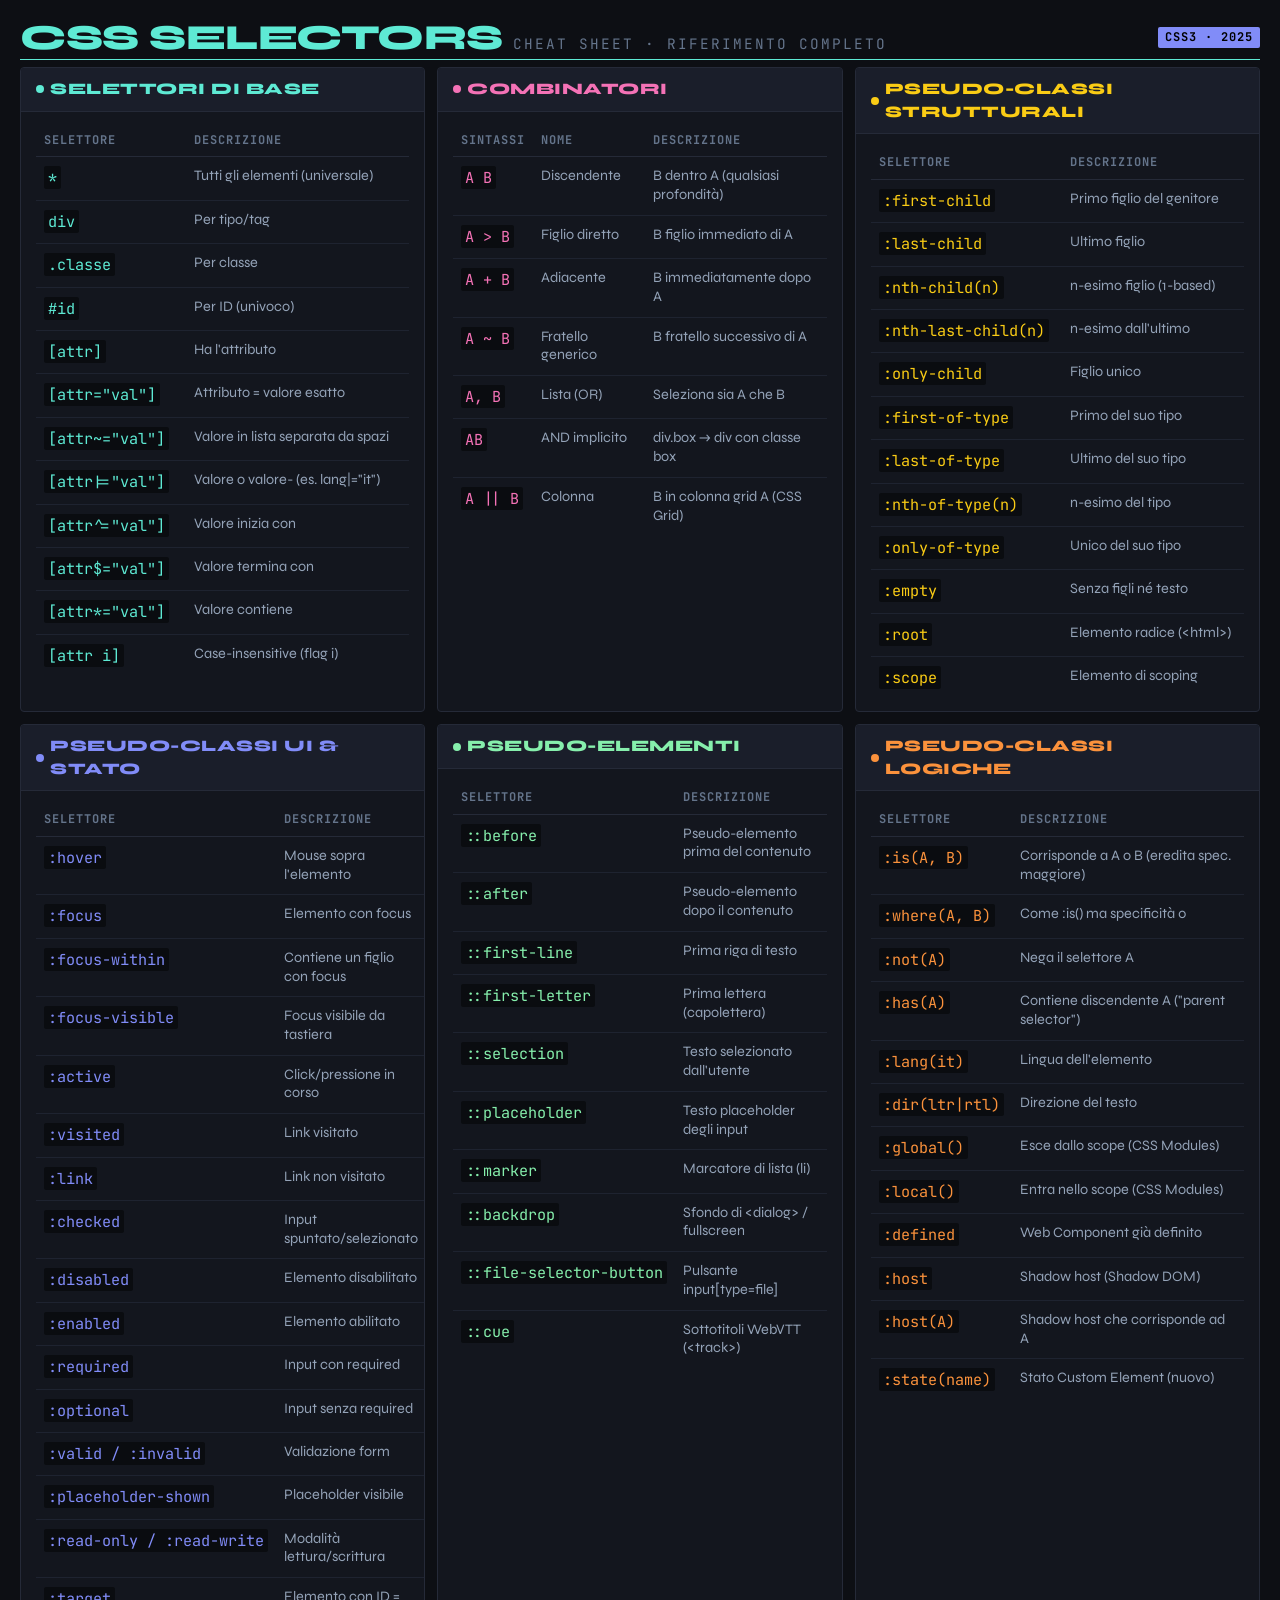
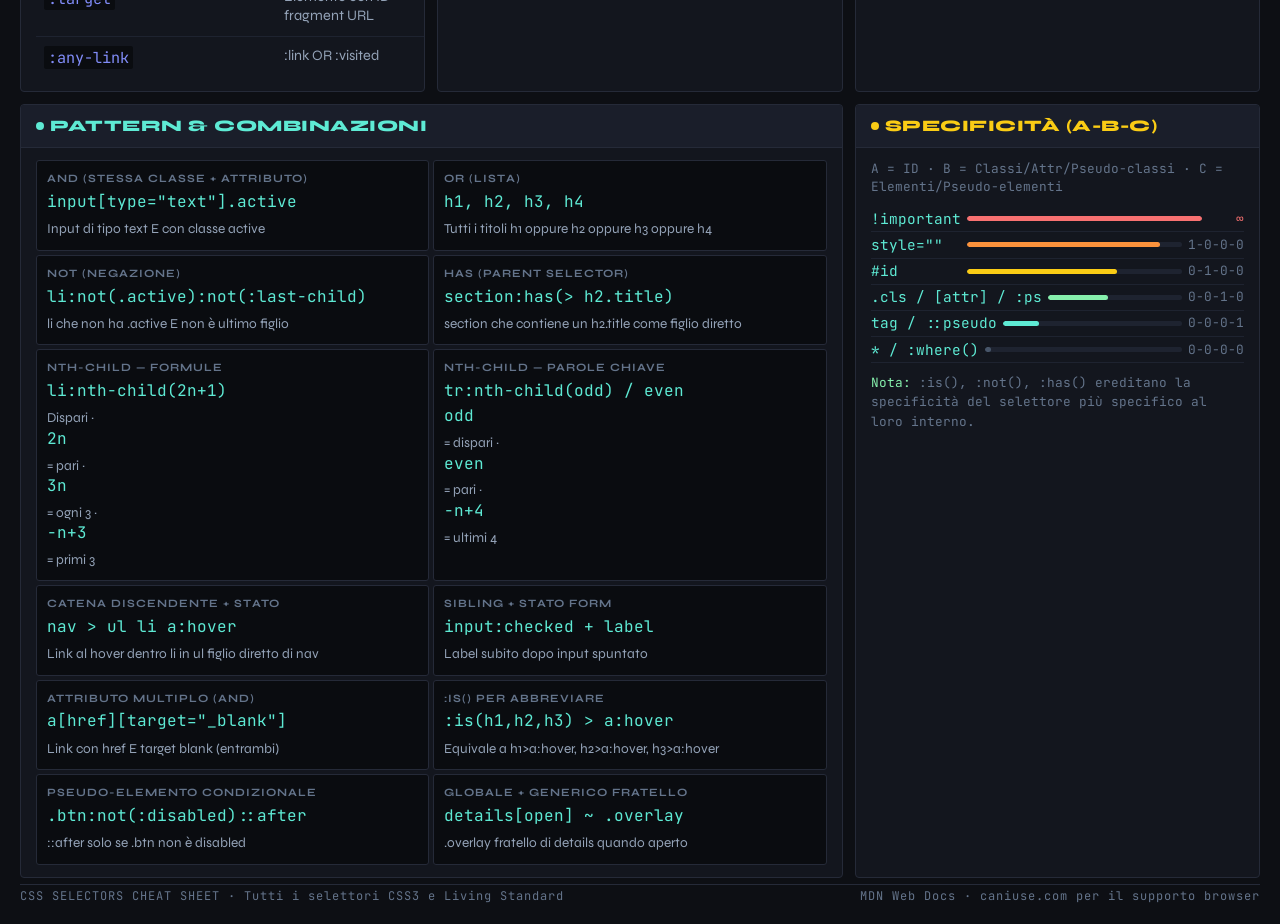
==== cheatSheetCss.html @ 3b1978a0 "cheatSheet" ====
<!doctype html>
<html lang="it">
  <head>
    <meta charset="UTF-8" />
    <title>CSS Selectors – Cheat Sheet</title>
    <style>
      @import url('https://fonts.googleapis.com/css2?family=JetBrains+Mono:wght@400;600;700&family=Syne:wght@400;700;800&display=swap');

      *,
      *::before,
      *::after {
        box-sizing: border-box;
        margin: 0;
        padding: 0;
      }

      :root {
        --bg: #0d0f14;
        --surface: #13161e;
        --surface2: #1a1e2a;
        --border: #252a38;
        --accent: #5eead4;
        --accent2: #f472b6;
        --accent3: #facc15;
        --accent4: #818cf8;
        --text: #e2e8f0;
        --muted: #64748b;
        --code-bg: #0a0c10;
      }

      @page {
        size: A4;
        margin: 0;
      }

      body {
        width: 100%;
        min-height: 100vh;
        background: var(--bg);
        color: var(--text);
        font-family: 'Syne', sans-serif;
        font-size: 1rem;
        line-height: 1.4;
        padding: 20px;
        print-color-adjust: exact;
        -webkit-print-color-adjust: exact;
      }

      /* ── HEADER ── */
      header {
        display: flex;
        align-items: center;
        justify-content: space-between;
        border-bottom: 1.5px solid var(--accent);
        padding-bottom: 4px;
        margin-bottom: 7px;
      }
      header .title-block {
        display: flex;
        align-items: baseline;
        gap: 10px;
      }
      header h1 {
        font-size: 2.2rem;
        font-weight: 800;
        letter-spacing: -0.5px;
        color: var(--accent);
        line-height: 1;
      }
      header .sub {
        font-family: 'JetBrains Mono', monospace;
        font-size: 0.9rem;
        color: var(--muted);
        letter-spacing: 2px;
        text-transform: uppercase;
      }
      header .badge {
        font-family: 'JetBrains Mono', monospace;
        font-size: 0.75rem;
        background: var(--accent4);
        color: #000;
        padding: 2px 7px;
        border-radius: 2px;
        font-weight: 700;
        letter-spacing: 1px;
      }

      /* ── GRID ── */
      .grid {
        display: grid;
        grid-template-columns: repeat(auto-fit, minmax(320px, 1fr));
        gap: 12px;
      }

      @media (min-width: 1200px) {
        .grid {
          grid-template-columns: repeat(3, 1fr);
        }
        .grid-2 {
          grid-column: span 2;
        }
      }

      @media (max-width: 768px) {
        .grid {
          grid-template-columns: 1fr;
        }
      }

      /* ── CARD ── */
      .card {
        background: var(--surface);
        border: 1px solid var(--border);
        border-radius: 4px;
        overflow: hidden;
      }
      .card-header {
        display: flex;
        align-items: center;
        gap: 6px;
        padding: 10px 15px;
        background: var(--surface2);
        border-bottom: 1px solid var(--border);
      }
      .card-header .dot {
        width: 8px;
        height: 8px;
        border-radius: 50%;
        flex-shrink: 0;
      }
      .card-header h2 {
        font-size: 1rem;
        font-weight: 800;
        letter-spacing: 0.5px;
        text-transform: uppercase;
      }
      .card-body {
        padding: 12px 15px;
      }

      /* ── TABLE ── */
      table {
        width: 100%;
        border-collapse: collapse;
      }
      th {
        font-family: 'JetBrains Mono', monospace;
        font-size: 0.75rem;
        font-weight: 700;
        color: var(--muted);
        text-transform: uppercase;
        letter-spacing: 1px;
        padding: 8px;
        text-align: left;
        border-bottom: 1px solid var(--border);
      }
      td {
        padding: 10px 8px;
        vertical-align: top;
        border-bottom: 1px solid #1e2330;
      }
      tr:last-child td {
        border-bottom: none;
      }
      tr:hover td {
        background: #171b27;
      }

      code {
        font-family: 'JetBrains Mono', monospace;
        font-size: 0.95rem;
        color: var(--accent);
        background: var(--code-bg);
        padding: 1px 4px;
        border-radius: 2px;
        white-space: nowrap;
      }
      code.pink {
        color: var(--accent2);
      }
      code.yellow {
        color: var(--accent3);
      }
      code.purple {
        color: var(--accent4);
      }
      code.green {
        color: #86efac;
      }
      code.orange {
        color: #fb923c;
      }

      .desc {
        color: #94a3b8;
        font-size: 0.9rem;
        line-height: 1.3;
      }

      /* ── COMBO SECTION (special layout) ── */
      .combo-grid {
        display: grid;
        grid-template-columns: 1fr 1fr;
        gap: 4px;
      }
      .combo-item {
        background: var(--code-bg);
        border: 1px solid var(--border);
        border-radius: 3px;
        padding: 10px;
      }
      .combo-item .label {
        font-size: 0.7rem;
        color: var(--muted);
        text-transform: uppercase;
        letter-spacing: 1px;
        margin-bottom: 4px;
        font-weight: 700;
      }
      .combo-item code {
        font-size: 1rem;
        display: block;
        background: transparent;
        padding: 0;
        margin-bottom: 4px;
      }
      .combo-item .desc {
        font-size: 0.85rem;
      }

      /* ── SPECIFICITY BAR ── */
      .spec-row {
        display: flex;
        align-items: center;
        gap: 6px;
        padding: 2.5px 0;
        border-bottom: 1px solid #1e2330;
      }
      .spec-row:last-child {
        border: none;
      }
      .spec-code {
        font-family: 'JetBrains Mono', monospace;
        font-size: 0.9rem;
        color: var(--accent);
        min-width: 90px;
      }
      .spec-bar-wrap {
        flex: 1;
        height: 5px;
        background: #1e2330;
        border-radius: 3px;
        overflow: hidden;
      }
      .spec-bar {
        height: 100%;
        border-radius: 3px;
      }
      .spec-val {
        font-family: 'JetBrains Mono', monospace;
        font-size: 0.8rem;
        color: var(--muted);
        min-width: 36px;
        text-align: right;
      }

      /* ── FOOTER ── */
      footer {
        margin-top: 6px;
        border-top: 1px solid var(--border);
        padding-top: 3px;
        display: flex;
        justify-content: space-between;
        align-items: center;
      }
      footer span {
        font-family: 'JetBrains Mono', monospace;
        font-size: 0.75rem;
        color: var(--muted);
        letter-spacing: 1px;
      }

      /* ── PRINT ── */
      @media print {
        body {
          margin: 0;
        }
      }
    </style>
  </head>
  <body>
    <header>
      <div class="title-block">
        <h1>CSS SELECTORS</h1>
        <span class="sub">Cheat Sheet · Riferimento Completo</span>
      </div>
      <span class="badge">CSS3 · 2025</span>
    </header>

    <div class="grid">
      <!-- ① SELETTORI DI BASE -->
      <div class="card">
        <div class="card-header">
          <div class="dot" style="background: #5eead4"></div>
          <h2 style="color: #5eead4">Selettori di Base</h2>
        </div>
        <div class="card-body">
          <table>
            <tr>
              <th>Selettore</th>
              <th>Descrizione</th>
            </tr>
            <tr>
              <td><code>*</code></td>
              <td class="desc">Tutti gli elementi (universale)</td>
            </tr>
            <tr>
              <td><code>div</code></td>
              <td class="desc">Per tipo/tag</td>
            </tr>
            <tr>
              <td><code>.classe</code></td>
              <td class="desc">Per classe</td>
            </tr>
            <tr>
              <td><code>#id</code></td>
              <td class="desc">Per ID (univoco)</td>
            </tr>
            <tr>
              <td><code>[attr]</code></td>
              <td class="desc">Ha l'attributo</td>
            </tr>
            <tr>
              <td><code>[attr="val"]</code></td>
              <td class="desc">Attributo = valore esatto</td>
            </tr>
            <tr>
              <td><code>[attr~="val"]</code></td>
              <td class="desc">Valore in lista separata da spazi</td>
            </tr>
            <tr>
              <td><code>[attr|="val"]</code></td>
              <td class="desc">Valore o valore- (es. lang|="it")</td>
            </tr>
            <tr>
              <td><code>[attr^="val"]</code></td>
              <td class="desc">Valore inizia con</td>
            </tr>
            <tr>
              <td><code>[attr$="val"]</code></td>
              <td class="desc">Valore termina con</td>
            </tr>
            <tr>
              <td><code>[attr*="val"]</code></td>
              <td class="desc">Valore contiene</td>
            </tr>
            <tr>
              <td><code>[attr i]</code></td>
              <td class="desc">Case-insensitive (flag i)</td>
            </tr>
          </table>
        </div>
      </div>

      <!-- ② COMBINATORI -->
      <div class="card">
        <div class="card-header">
          <div class="dot" style="background: #f472b6"></div>
          <h2 style="color: #f472b6">Combinatori</h2>
        </div>
        <div class="card-body">
          <table>
            <tr>
              <th>Sintassi</th>
              <th>Nome</th>
              <th>Descrizione</th>
            </tr>
            <tr>
              <td><code class="pink">A B</code></td>
              <td class="desc">Discendente</td>
              <td class="desc">B dentro A (qualsiasi profondità)</td>
            </tr>
            <tr>
              <td><code class="pink">A &gt; B</code></td>
              <td class="desc">Figlio diretto</td>
              <td class="desc">B figlio immediato di A</td>
            </tr>
            <tr>
              <td><code class="pink">A + B</code></td>
              <td class="desc">Adiacente</td>
              <td class="desc">B immediatamente dopo A</td>
            </tr>
            <tr>
              <td><code class="pink">A ~ B</code></td>
              <td class="desc">Fratello generico</td>
              <td class="desc">B fratello successivo di A</td>
            </tr>
            <tr>
              <td><code class="pink">A, B</code></td>
              <td class="desc">Lista (OR)</td>
              <td class="desc">Seleziona sia A che B</td>
            </tr>
            <tr>
              <td><code class="pink">AB</code></td>
              <td class="desc">AND implicito</td>
              <td class="desc">div.box → div con classe box</td>
            </tr>
            <tr>
              <td><code class="pink">A || B</code></td>
              <td class="desc">Colonna</td>
              <td class="desc">B in colonna grid A (CSS Grid)</td>
            </tr>
          </table>
        </div>
      </div>

      <!-- ③ PSEUDO-CLASSI STRUTTURALI -->
      <div class="card">
        <div class="card-header">
          <div class="dot" style="background: #facc15"></div>
          <h2 style="color: #facc15">Pseudo-classi Strutturali</h2>
        </div>
        <div class="card-body">
          <table>
            <tr>
              <th>Selettore</th>
              <th>Descrizione</th>
            </tr>
            <tr>
              <td><code class="yellow">:first-child</code></td>
              <td class="desc">Primo figlio del genitore</td>
            </tr>
            <tr>
              <td><code class="yellow">:last-child</code></td>
              <td class="desc">Ultimo figlio</td>
            </tr>
            <tr>
              <td><code class="yellow">:nth-child(n)</code></td>
              <td class="desc">n-esimo figlio (1-based)</td>
            </tr>
            <tr>
              <td><code class="yellow">:nth-last-child(n)</code></td>
              <td class="desc">n-esimo dall'ultimo</td>
            </tr>
            <tr>
              <td><code class="yellow">:only-child</code></td>
              <td class="desc">Figlio unico</td>
            </tr>
            <tr>
              <td><code class="yellow">:first-of-type</code></td>
              <td class="desc">Primo del suo tipo</td>
            </tr>
            <tr>
              <td><code class="yellow">:last-of-type</code></td>
              <td class="desc">Ultimo del suo tipo</td>
            </tr>
            <tr>
              <td><code class="yellow">:nth-of-type(n)</code></td>
              <td class="desc">n-esimo del tipo</td>
            </tr>
            <tr>
              <td><code class="yellow">:only-of-type</code></td>
              <td class="desc">Unico del suo tipo</td>
            </tr>
            <tr>
              <td><code class="yellow">:empty</code></td>
              <td class="desc">Senza figli né testo</td>
            </tr>
            <tr>
              <td><code class="yellow">:root</code></td>
              <td class="desc">Elemento radice (&lt;html&gt;)</td>
            </tr>
            <tr>
              <td><code class="yellow">:scope</code></td>
              <td class="desc">Elemento di scoping</td>
            </tr>
          </table>
        </div>
      </div>

      <!-- ④ PSEUDO-CLASSI UI/STATO -->
      <div class="card">
        <div class="card-header">
          <div class="dot" style="background: #818cf8"></div>
          <h2 style="color: #818cf8">Pseudo-classi UI & Stato</h2>
        </div>
        <div class="card-body">
          <table>
            <tr>
              <th>Selettore</th>
              <th>Descrizione</th>
            </tr>
            <tr>
              <td><code class="purple">:hover</code></td>
              <td class="desc">Mouse sopra l'elemento</td>
            </tr>
            <tr>
              <td><code class="purple">:focus</code></td>
              <td class="desc">Elemento con focus</td>
            </tr>
            <tr>
              <td><code class="purple">:focus-within</code></td>
              <td class="desc">Contiene un figlio con focus</td>
            </tr>
            <tr>
              <td><code class="purple">:focus-visible</code></td>
              <td class="desc">Focus visibile da tastiera</td>
            </tr>
            <tr>
              <td><code class="purple">:active</code></td>
              <td class="desc">Click/pressione in corso</td>
            </tr>
            <tr>
              <td><code class="purple">:visited</code></td>
              <td class="desc">Link visitato</td>
            </tr>
            <tr>
              <td><code class="purple">:link</code></td>
              <td class="desc">Link non visitato</td>
            </tr>
            <tr>
              <td><code class="purple">:checked</code></td>
              <td class="desc">Input spuntato/selezionato</td>
            </tr>
            <tr>
              <td><code class="purple">:disabled</code></td>
              <td class="desc">Elemento disabilitato</td>
            </tr>
            <tr>
              <td><code class="purple">:enabled</code></td>
              <td class="desc">Elemento abilitato</td>
            </tr>
            <tr>
              <td><code class="purple">:required</code></td>
              <td class="desc">Input con required</td>
            </tr>
            <tr>
              <td><code class="purple">:optional</code></td>
              <td class="desc">Input senza required</td>
            </tr>
            <tr>
              <td><code class="purple">:valid / :invalid</code></td>
              <td class="desc">Validazione form</td>
            </tr>
            <tr>
              <td><code class="purple">:placeholder-shown</code></td>
              <td class="desc">Placeholder visibile</td>
            </tr>
            <tr>
              <td><code class="purple">:read-only / :read-write</code></td>
              <td class="desc">Modalità lettura/scrittura</td>
            </tr>
            <tr>
              <td><code class="purple">:target</code></td>
              <td class="desc">Elemento con ID = fragment URL</td>
            </tr>
            <tr>
              <td><code class="purple">:any-link</code></td>
              <td class="desc">:link OR :visited</td>
            </tr>
          </table>
        </div>
      </div>

      <!-- ⑤ PSEUDO-ELEMENTI -->
      <div class="card">
        <div class="card-header">
          <div class="dot" style="background: #86efac"></div>
          <h2 style="color: #86efac">Pseudo-elementi</h2>
        </div>
        <div class="card-body">
          <table>
            <tr>
              <th>Selettore</th>
              <th>Descrizione</th>
            </tr>
            <tr>
              <td><code class="green">::before</code></td>
              <td class="desc">Pseudo-elemento prima del contenuto</td>
            </tr>
            <tr>
              <td><code class="green">::after</code></td>
              <td class="desc">Pseudo-elemento dopo il contenuto</td>
            </tr>
            <tr>
              <td><code class="green">::first-line</code></td>
              <td class="desc">Prima riga di testo</td>
            </tr>
            <tr>
              <td><code class="green">::first-letter</code></td>
              <td class="desc">Prima lettera (capolettera)</td>
            </tr>
            <tr>
              <td><code class="green">::selection</code></td>
              <td class="desc">Testo selezionato dall'utente</td>
            </tr>
            <tr>
              <td><code class="green">::placeholder</code></td>
              <td class="desc">Testo placeholder degli input</td>
            </tr>
            <tr>
              <td><code class="green">::marker</code></td>
              <td class="desc">Marcatore di lista (li)</td>
            </tr>
            <tr>
              <td><code class="green">::backdrop</code></td>
              <td class="desc">Sfondo di &lt;dialog&gt; / fullscreen</td>
            </tr>
            <tr>
              <td><code class="green">::file-selector-button</code></td>
              <td class="desc">Pulsante input[type=file]</td>
            </tr>
            <tr>
              <td><code class="green">::cue</code></td>
              <td class="desc">Sottotitoli WebVTT (&lt;track&gt;)</td>
            </tr>
          </table>
        </div>
      </div>

      <!-- ⑥ PSEUDO-CLASSI LOGICHE & AVANZATE -->
      <div class="card">
        <div class="card-header">
          <div class="dot" style="background: #fb923c"></div>
          <h2 style="color: #fb923c">Pseudo-classi Logiche</h2>
        </div>
        <div class="card-body">
          <table>
            <tr>
              <th>Selettore</th>
              <th>Descrizione</th>
            </tr>
            <tr>
              <td><code class="orange">:is(A, B)</code></td>
              <td class="desc">Corrisponde a A o B (eredita spec. maggiore)</td>
            </tr>
            <tr>
              <td><code class="orange">:where(A, B)</code></td>
              <td class="desc">Come :is() ma specificità 0</td>
            </tr>
            <tr>
              <td><code class="orange">:not(A)</code></td>
              <td class="desc">Nega il selettore A</td>
            </tr>
            <tr>
              <td><code class="orange">:has(A)</code></td>
              <td class="desc">Contiene discendente A ("parent selector")</td>
            </tr>
            <tr>
              <td><code class="orange">:lang(it)</code></td>
              <td class="desc">Lingua dell'elemento</td>
            </tr>
            <tr>
              <td><code class="orange">:dir(ltr|rtl)</code></td>
              <td class="desc">Direzione del testo</td>
            </tr>
            <tr>
              <td><code class="orange">:global()</code></td>
              <td class="desc">Esce dallo scope (CSS Modules)</td>
            </tr>
            <tr>
              <td><code class="orange">:local()</code></td>
              <td class="desc">Entra nello scope (CSS Modules)</td>
            </tr>
            <tr>
              <td><code class="orange">:defined</code></td>
              <td class="desc">Web Component già definito</td>
            </tr>
            <tr>
              <td><code class="orange">:host</code></td>
              <td class="desc">Shadow host (Shadow DOM)</td>
            </tr>
            <tr>
              <td><code class="orange">:host(A)</code></td>
              <td class="desc">Shadow host che corrisponde ad A</td>
            </tr>
            <tr>
              <td><code class="orange">:state(name)</code></td>
              <td class="desc">Stato Custom Element (nuovo)</td>
            </tr>
          </table>
        </div>
      </div>

      <!-- ⑦ COMBINAZIONI & PATTERN – wide -->
      <div class="card grid-2">
        <div class="card-header">
          <div class="dot" style="background: #5eead4"></div>
          <h2 style="color: #5eead4">Pattern & Combinazioni</h2>
        </div>
        <div class="card-body">
          <div class="combo-grid">
            <div class="combo-item">
              <div class="label">AND (stessa classe + attributo)</div>
              <code>input[type="text"].active</code>
              <span class="desc">Input di tipo text E con classe active</span>
            </div>
            <div class="combo-item">
              <div class="label">OR (lista)</div>
              <code>h1, h2, h3, h4</code>
              <span class="desc">Tutti i titoli h1 oppure h2 oppure h3 oppure h4</span>
            </div>
            <div class="combo-item">
              <div class="label">NOT (negazione)</div>
              <code>li:not(.active):not(:last-child)</code>
              <span class="desc">li che non ha .active E non è ultimo figlio</span>
            </div>
            <div class="combo-item">
              <div class="label">HAS (parent selector)</div>
              <code>section:has(> h2.title)</code>
              <span class="desc">section che contiene un h2.title come figlio diretto</span>
            </div>
            <div class="combo-item">
              <div class="label">nth-child — formule</div>
              <code>li:nth-child(2n+1)</code>
              <span class="desc">Dispari · <code>2n</code> = pari · <code>3n</code> = ogni 3 · <code>-n+3</code> = primi 3</span>
            </div>
            <div class="combo-item">
              <div class="label">nth-child — parole chiave</div>
              <code>tr:nth-child(odd) / even</code>
              <span class="desc"><code>odd</code> = dispari · <code>even</code> = pari · <code>-n+4</code> = ultimi 4</span>
            </div>
            <div class="combo-item">
              <div class="label">Catena discendente + stato</div>
              <code>nav > ul li a:hover</code>
              <span class="desc">Link al hover dentro li in ul figlio diretto di nav</span>
            </div>
            <div class="combo-item">
              <div class="label">Sibling + stato form</div>
              <code>input:checked + label</code>
              <span class="desc">Label subito dopo input spuntato</span>
            </div>
            <div class="combo-item">
              <div class="label">Attributo multiplo (AND)</div>
              <code>a[href][target="_blank"]</code>
              <span class="desc">Link con href E target blank (entrambi)</span>
            </div>
            <div class="combo-item">
              <div class="label">:is() per abbreviare</div>
              <code>:is(h1,h2,h3) > a:hover</code>
              <span class="desc">Equivale a h1>a:hover, h2>a:hover, h3>a:hover</span>
            </div>
            <div class="combo-item">
              <div class="label">Pseudo-elemento condizionale</div>
              <code>.btn:not(:disabled)::after</code>
              <span class="desc">::after solo se .btn non è disabled</span>
            </div>
            <div class="combo-item">
              <div class="label">Globale + generico fratello</div>
              <code>details[open] ~ .overlay</code>
              <span class="desc">.overlay fratello di details quando aperto</span>
            </div>
          </div>
        </div>
      </div>

      <!-- ⑧ SPECIFICITÀ -->
      <div class="card">
        <div class="card-header">
          <div class="dot" style="background: #facc15"></div>
          <h2 style="color: #facc15">Specificità (A-B-C)</h2>
        </div>
        <div class="card-body">
          <div style="font-family: 'JetBrains Mono', monospace; font-size: 0.8rem; color: var(--muted); margin-bottom: 10px">A = ID · B = Classi/Attr/Pseudo-classi · C = Elementi/Pseudo-elementi</div>
          <div class="spec-row">
            <span class="spec-code">!important</span>
            <div class="spec-bar-wrap"><div class="spec-bar" style="width: 100%; background: #f87171"></div></div>
            <span class="spec-val" style="color: #f87171">∞</span>
          </div>
          <div class="spec-row">
            <span class="spec-code">style=""</span>
            <div class="spec-bar-wrap"><div class="spec-bar" style="width: 90%; background: #fb923c"></div></div>
            <span class="spec-val">1-0-0-0</span>
          </div>
          <div class="spec-row">
            <span class="spec-code">#id</span>
            <div class="spec-bar-wrap"><div class="spec-bar" style="width: 70%; background: #facc15"></div></div>
            <span class="spec-val">0-1-0-0</span>
          </div>
          <div class="spec-row">
            <span class="spec-code">.cls / [attr] / :ps</span>
            <div class="spec-bar-wrap"><div class="spec-bar" style="width: 45%; background: #86efac"></div></div>
            <span class="spec-val">0-0-1-0</span>
          </div>
          <div class="spec-row">
            <span class="spec-code">tag / ::pseudo</span>
            <div class="spec-bar-wrap"><div class="spec-bar" style="width: 20%; background: #5eead4"></div></div>
            <span class="spec-val">0-0-0-1</span>
          </div>
          <div class="spec-row">
            <span class="spec-code">* / :where()</span>
            <div class="spec-bar-wrap"><div class="spec-bar" style="width: 3%; background: #475569"></div></div>
            <span class="spec-val">0-0-0-0</span>
          </div>
          <div style="margin-top: 10px; font-size: 0.8rem; color: var(--muted); line-height: 1.5; font-family: 'JetBrains Mono', monospace">
            <span style="color: #86efac">Nota:</span> :is(), :not(), :has() ereditano la specificità del selettore più specifico al loro interno.
          </div>
        </div>
      </div>
    </div>
    <!-- /grid -->

    <footer>
      <span>CSS SELECTORS CHEAT SHEET · Tutti i selettori CSS3 e Living Standard</span>
      <span>MDN Web Docs · caniuse.com per il supporto browser</span>
    </footer>
  </body>
</html>
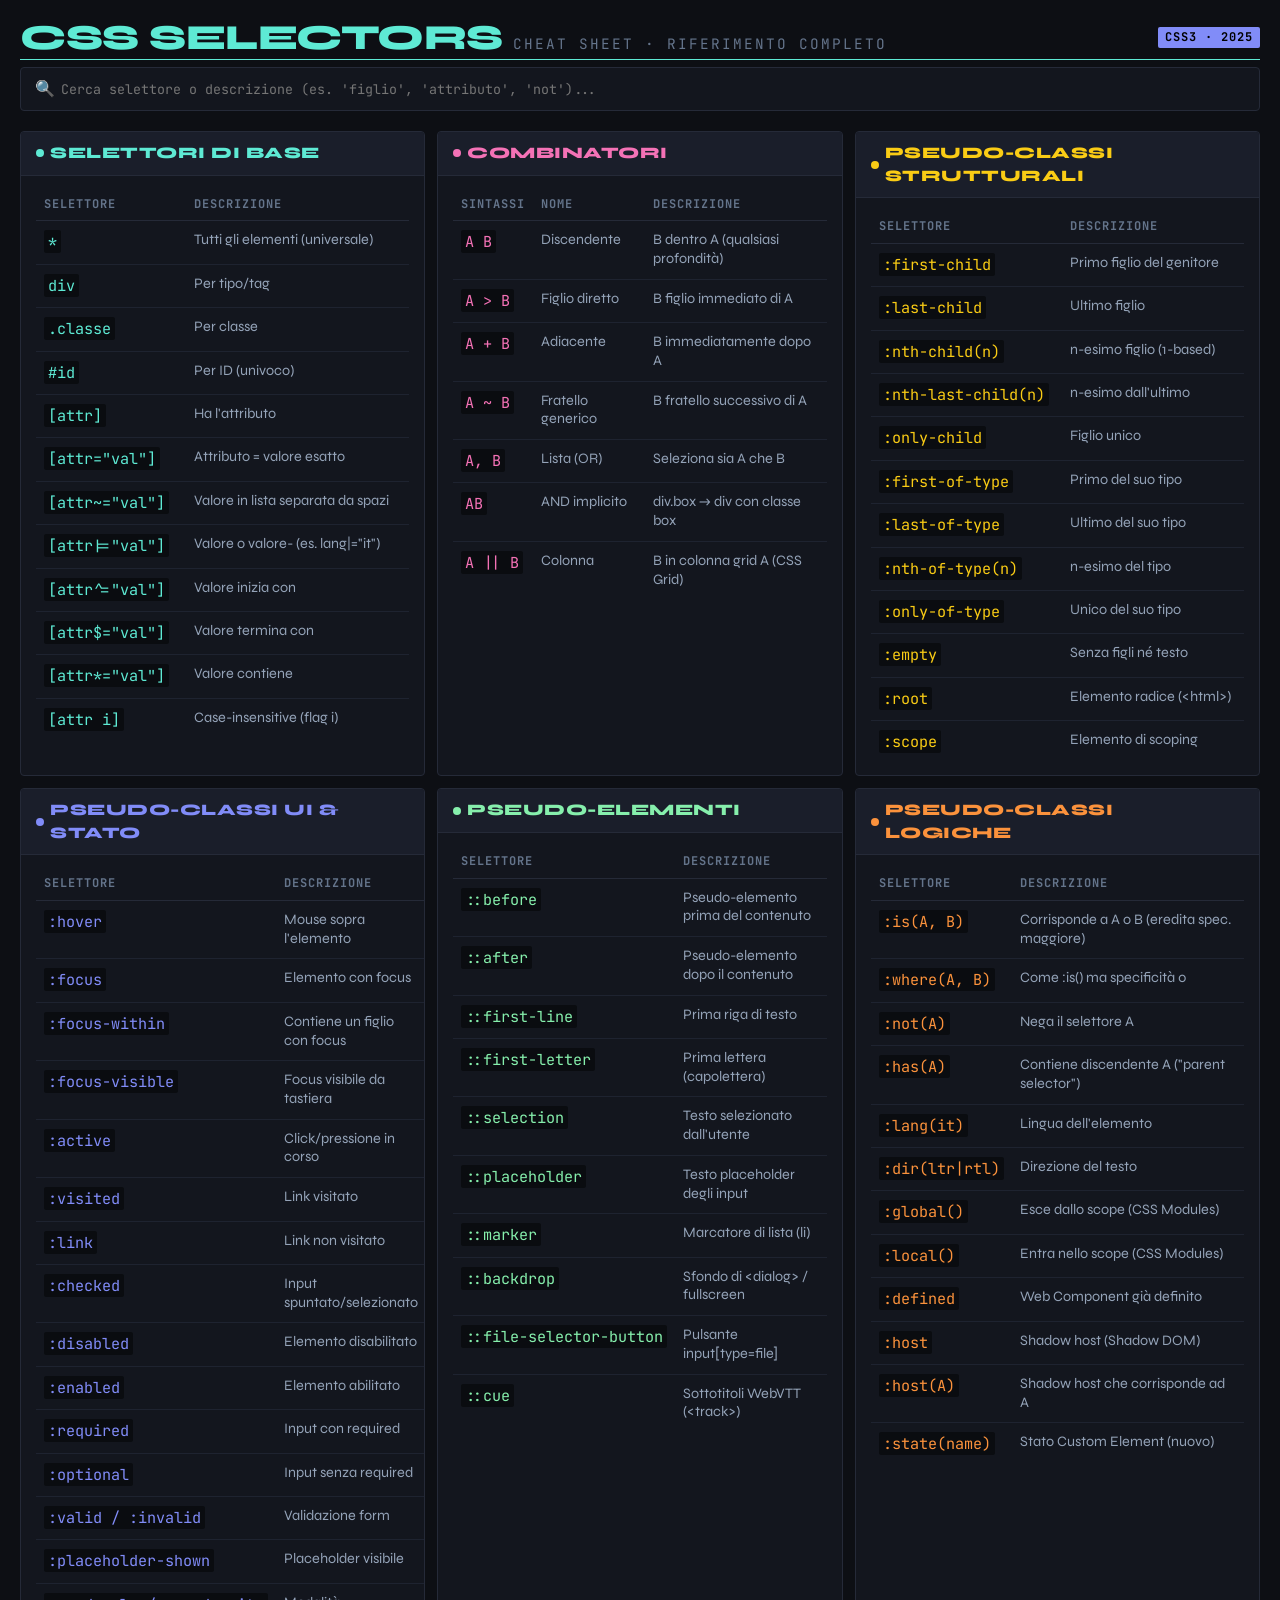
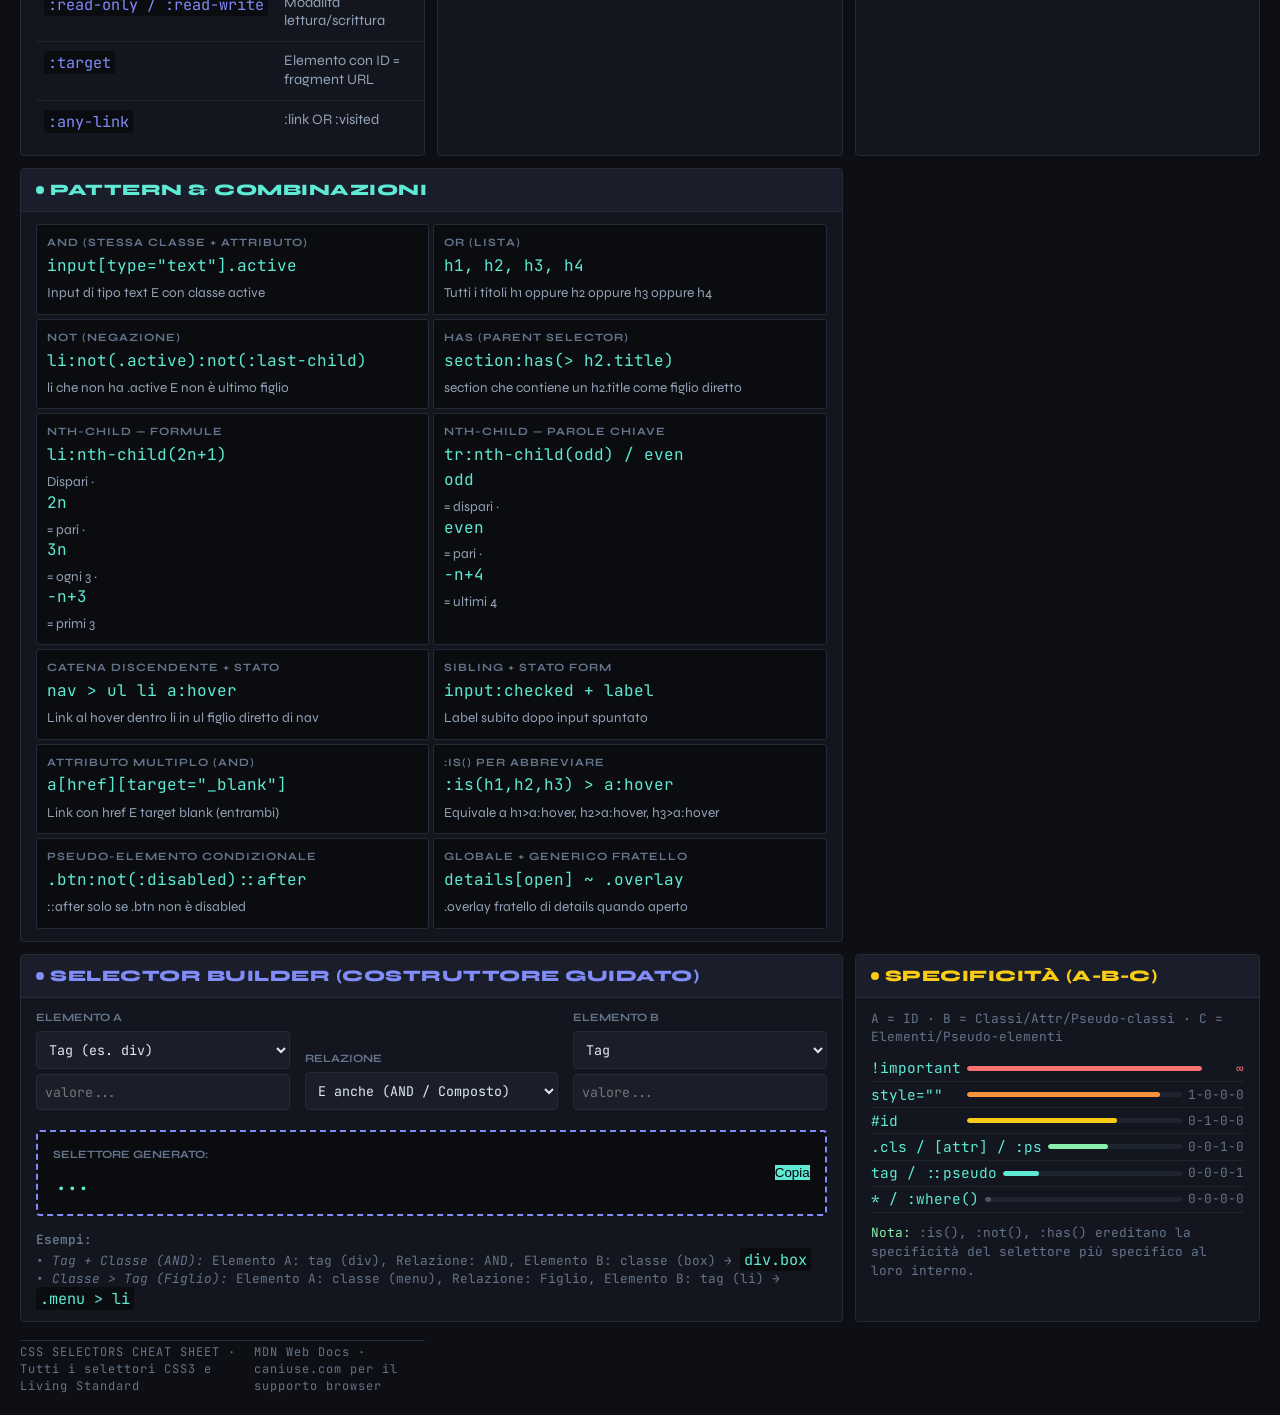
==== commit deee62fd: "Builder Guidato" ====
--- a/cheatSheetCss.html
+++ b/cheatSheetCss.html
@@ -3,11 +3,11 @@
   <head>
     <meta charset="UTF-8" />
     <title>CSS Selectors – Cheat Sheet</title>
+    <script src="cheatSheetCss.js" defer></script>
     <style>
       @import url('https://fonts.googleapis.com/css2?family=JetBrains+Mono:wght@400;600;700&family=Syne:wght@400;700;800&display=swap');
 
       *,
-      *::before,
       *::after {
         box-sizing: border-box;
         margin: 0;
@@ -85,6 +85,109 @@
         letter-spacing: 1px;
       }
 
+      /* ── SEARCH BOX ── */
+      .search-box {
+        position: relative;
+        margin-bottom: 20px;
+      }
+      .search-input {
+        width: 100%;
+        background: var(--surface);
+        border: 1px solid var(--border);
+        padding: 12px 12px 12px 40px;
+        border-radius: 4px;
+        color: var(--text);
+        font-family: 'JetBrains Mono', monospace;
+        outline: none;
+        transition: border-color 0.2s;
+      }
+      .search-input:focus {
+        border-color: var(--accent);
+      }
+      .search-icon {
+        position: absolute;
+        left: 15px;
+        top: 50%;
+        transform: translateY(-50%);
+        color: var(--muted);
+      }
+
+      /* ── PLAYGROUND ── */
+      .playground-container {
+        display: flex;
+        flex-direction: column;
+        gap: 15px;
+      }
+      .tester-input {
+        background: var(--code-bg);
+        border: 1px solid var(--accent);
+        padding: 10px;
+        color: var(--accent);
+        font-family: 'JetBrains Mono', monospace;
+        border-radius: 4px;
+        width: 100%;
+      }
+      .dom-preview {
+        background: #1e2330;
+        padding: 15px;
+        border-radius: 4px;
+        border: 1px dashed var(--muted);
+      }
+      .dom-preview * {
+        padding: 4px;
+        border: 1px solid transparent;
+        transition: all 0.2s;
+      }
+      .dom-preview .highlight {
+        background: rgba(94, 234, 212, 0.2);
+        border-color: var(--accent);
+        box-shadow: 0 0 8px rgba(94, 234, 212, 0.3);
+      }
+      .dom-preview ul {
+        margin-left: 20px;
+      }
+
+      /* ── BUILDER ── */
+      .builder-grid {
+        display: grid;
+        grid-template-columns: repeat(auto-fit, minmax(150px, 1fr));
+        gap: 15px;
+        align-items: end;
+      }
+      .builder-field {
+        display: flex;
+        flex-direction: column;
+        gap: 5px;
+      }
+      .builder-label {
+        font-size: 0.7rem;
+        color: var(--muted);
+        text-transform: uppercase;
+        font-weight: 700;
+      }
+      .builder-select, .builder-input {
+        background: var(--surface2);
+        border: 1px solid var(--border);
+        color: var(--text);
+        padding: 8px;
+        border-radius: 4px;
+        font-family: 'JetBrains Mono', monospace;
+        outline: none;
+      }
+      .builder-select:focus, .builder-input:focus {
+        border-color: var(--accent4);
+      }
+      .builder-result-area {
+        margin-top: 20px;
+        padding: 15px;
+        background: var(--code-bg);
+        border: 2px dashed var(--accent4);
+        border-radius: 4px;
+        display: flex;
+        justify-content: space-between;
+        align-items: center;
+      }
+
       /* ── GRID ── */
       .grid {
         display: grid;
@@ -297,6 +400,11 @@
       <span class="badge">CSS3 · 2025</span>
     </header>
 
+    <div class="search-box">
+      <span class="search-icon">🔍</span>
+      <input type="text" id="mainSearch" class="search-input" placeholder="Cerca selettore o descrizione (es. 'figlio', 'attributo', 'not')..." />
+    </div>
+
     <div class="grid">
       <!-- ① SELETTORI DI BASE -->
       <div class="card">
@@ -754,6 +862,66 @@
         </div>
       </div>
 
+      <!-- ⑨ SELECTOR BUILDER (GUIDATO) -->
+      <div class="card grid-2">
+        <div class="card-header">
+          <div class="dot" style="background: #818cf8"></div>
+          <h2 style="color: #818cf8">Selector Builder (Costruttore Guidato)</h2>
+        </div>
+        <div class="card-body">
+          <div class="builder-grid">
+            <!-- Parte 1 -->
+            <div class="builder-field">
+              <span class="builder-label">Elemento A</span>
+              <select id="buildType1" class="builder-select">
+                <option value="tag">Tag (es. div)</option>
+                <option value="class">Classe (es. .btn)</option>
+                <option value="id">ID (es. #main)</option>
+              </select>
+              <input type="text" id="buildVal1" class="builder-input" placeholder="valore...">
+            </div>
+
+            <!-- Relazione -->
+            <div class="builder-field">
+              <span class="builder-label">Relazione</span>
+              <select id="buildRel" class="builder-select">
+                <option value="and">E anche (AND / Composto)</option>
+                <option value="child">Figlio diretto ( > )</option>
+                <option value="desc">Discendente (spazio)</option>
+                <option value="adj">Fratello adiacente ( + )</option>
+                <option value="sib">Fratello generico ( ~ )</option>
+              </select>
+            </div>
+
+            <!-- Parte 2 -->
+            <div class="builder-field">
+              <span class="builder-label">Elemento B</span>
+              <select id="buildType2" class="builder-select">
+                <option value="tag">Tag</option>
+                <option value="class">Classe</option>
+                <option value="id">ID</option>
+              </select>
+              <input type="text" id="buildVal2" class="builder-input" placeholder="valore...">
+            </div>
+
+          </div>
+
+          <div class="builder-result-area">
+            <div>
+              <span class="builder-label" style="display: block; margin-bottom: 5px;">Selettore Generato:</span>
+              <code id="generatedSelector" style="font-size: 1.4rem; background: transparent; padding: 0;">...</code>
+            </div>
+            <button id="copyGenerated" class="badge" style="background: var(--accent); color: #000; border: none; cursor: pointer;">Copia</button>
+          </div>
+          
+          <div style="margin-top: 15px; font-size: 0.8rem; color: var(--muted); font-family: 'JetBrains Mono', monospace;">
+            <strong>Esempi:</strong><br>
+            • <em>Tag + Classe (AND):</em> Elemento A: tag (div), Relazione: AND, Elemento B: classe (box) &rarr; <code>div.box</code><br>
+            • <em>Classe > Tag (Figlio):</em> Elemento A: classe (menu), Relazione: Figlio, Elemento B: tag (li) &rarr; <code>.menu > li</code>
+          </div>
+        </div>
+      </div>
+
       <!-- ⑧ SPECIFICITÀ -->
       <div class="card">
         <div class="card-header">
@@ -797,8 +965,6 @@
           </div>
         </div>
       </div>
-    </div>
-    <!-- /grid -->
 
     <footer>
       <span>CSS SELECTORS CHEAT SHEET · Tutti i selettori CSS3 e Living Standard</span>
